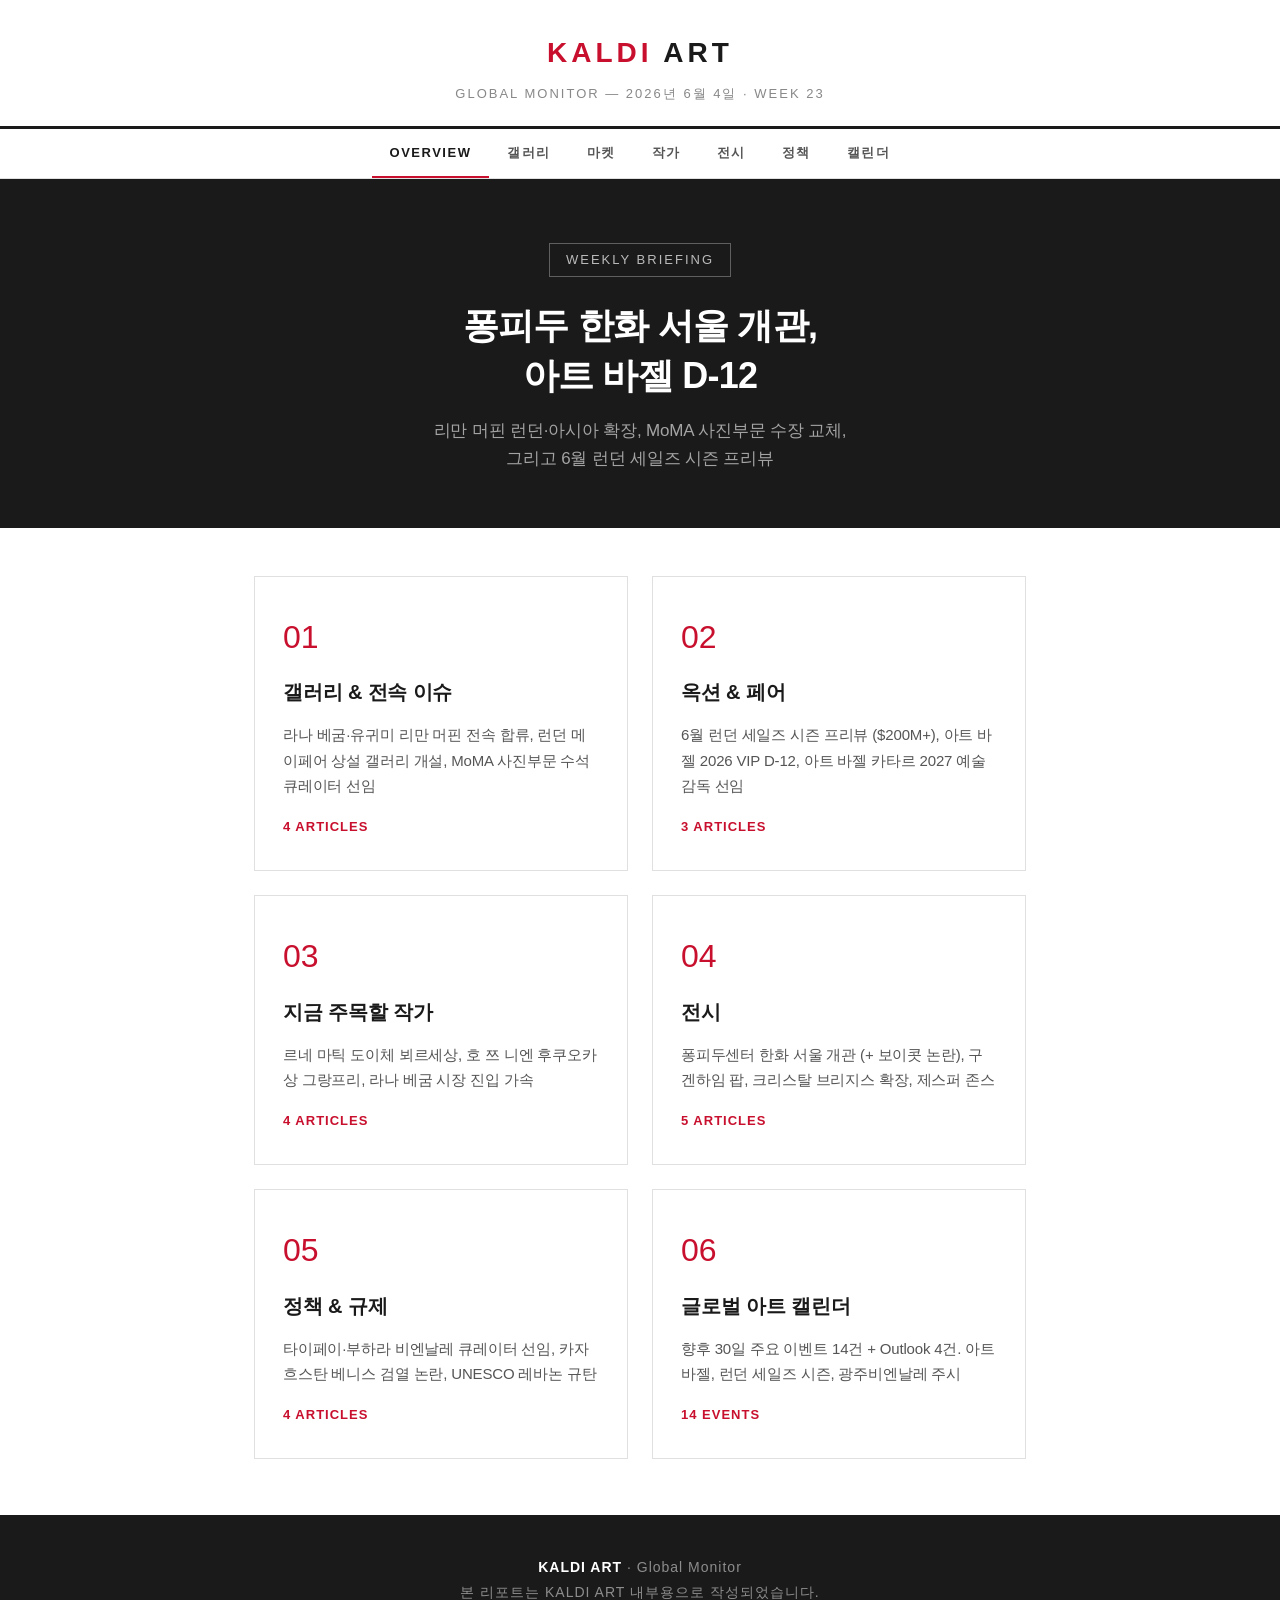
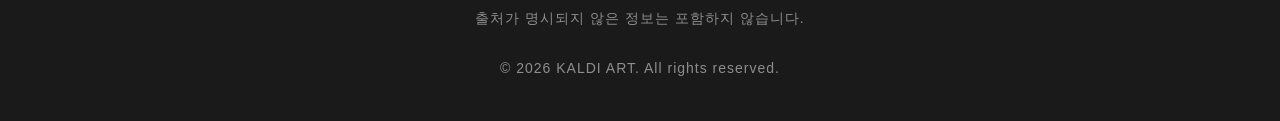
==== index.html @ 4af5b6a6 "KALDI ART Global Monitor 2026.06.04 - initial publish Overview + 6 section pages (galleries, market," ====
<!DOCTYPE html>
<html lang="ko">
<head>
<meta charset="UTF-8">
<meta name="viewport" content="width=device-width, initial-scale=1.0">
<title>KALDI ART Global Monitor — 2026.06.04</title>
<link rel="stylesheet" href="style.css">
</head>
<body>

<header class="masthead">
  <div class="masthead-inner">
    <h1><a href="index.html"><span>KALDI</span> ART</a></h1>
    <div class="masthead-meta">Global Monitor &mdash; 2026년 6월 4일 &middot; Week 23</div>
  </div>
</header>

<nav class="section-nav">
  <ul>
    <li><a href="index.html" class="active">Overview</a></li>
    <li><a href="galleries.html">갤러리</a></li>
    <li><a href="market.html">마켓</a></li>
    <li><a href="artists.html">작가</a></li>
    <li><a href="exhibitions.html">전시</a></li>
    <li><a href="policy.html">정책</a></li>
    <li><a href="calendar.html">캘린더</a></li>
  </ul>
</nav>

<section class="hero">
  <div class="container">
    <div class="edition-badge">Weekly Briefing</div>
    <h2>퐁피두 한화 서울 개관,<br>아트 바젤 D-12</h2>
    <p>리만 머핀 런던·아시아 확장, MoMA 사진부문 수장 교체,<br>그리고 6월 런던 세일즈 시즌 프리뷰</p>
  </div>
</section>

<div class="container">
  <div class="overview-grid">

    <a href="galleries.html" class="overview-card">
      <div class="card-num">01</div>
      <h3>갤러리 & 전속 이슈</h3>
      <p>라나 베굼·유귀미 리만 머핀 전속 합류, 런던 메이페어 상설 갤러리 개설, MoMA 사진부문 수석 큐레이터 선임</p>
      <div class="card-count">4 Articles</div>
    </a>

    <a href="market.html" class="overview-card">
      <div class="card-num">02</div>
      <h3>옥션 & 페어</h3>
      <p>6월 런던 세일즈 시즌 프리뷰 ($200M+), 아트 바젤 2026 VIP D-12, 아트 바젤 카타르 2027 예술감독 선임</p>
      <div class="card-count">3 Articles</div>
    </a>

    <a href="artists.html" class="overview-card">
      <div class="card-num">03</div>
      <h3>지금 주목할 작가</h3>
      <p>르네 마틱 도이체 뵈르세상, 호 쯔 니엔 후쿠오카상 그랑프리, 라나 베굼 시장 진입 가속</p>
      <div class="card-count">4 Articles</div>
    </a>

    <a href="exhibitions.html" class="overview-card">
      <div class="card-num">04</div>
      <h3>전시</h3>
      <p>퐁피두센터 한화 서울 개관 (+ 보이콧 논란), 구겐하임 팝, 크리스탈 브리지스 확장, 제스퍼 존스</p>
      <div class="card-count">5 Articles</div>
    </a>

    <a href="policy.html" class="overview-card">
      <div class="card-num">05</div>
      <h3>정책 & 규제</h3>
      <p>타이페이·부하라 비엔날레 큐레이터 선임, 카자흐스탄 베니스 검열 논란, UNESCO 레바논 규탄</p>
      <div class="card-count">4 Articles</div>
    </a>

    <a href="calendar.html" class="overview-card">
      <div class="card-num">06</div>
      <h3>글로벌 아트 캘린더</h3>
      <p>향후 30일 주요 이벤트 14건 + Outlook 4건. 아트 바젤, 런던 세일즈 시즌, 광주비엔날레 주시</p>
      <div class="card-count">14 Events</div>
    </a>

  </div>
</div>

<footer class="footer">
  <div class="container">
    <strong>KALDI ART</strong> &middot; Global Monitor<br>
    본 리포트는 KALDI ART 내부용으로 작성되었습니다.<br>
    출처가 명시되지 않은 정보는 포함하지 않습니다.<br><br>
    &copy; 2026 KALDI ART. All rights reserved.
  </div>
</footer>

</body>
</html>
---- style.css ----
:root {
  --black: #1a1a1a;
  --white: #ffffff;
  --off-white: #f5f5f5;
  --warm-gray: #e0e0e0;
  --mid-gray: #888;
  --dark-gray: #555;
  --accent: #c8102e;
  --font: -apple-system, BlinkMacSystemFont, 'Apple SD Gothic Neo', 'Malgun Gothic', 'Noto Sans KR', 'Segoe UI', sans-serif;
}

* { margin: 0; padding: 0; box-sizing: border-box; }

body {
  font-family: var(--font);
  background: var(--white);
  color: var(--black);
  line-height: 1.8;
  font-size: 17px;
  font-weight: 400;
  -webkit-font-smoothing: antialiased;
  letter-spacing: -0.01em;
}

/* ── Masthead ── */
.masthead {
  border-bottom: 3px solid var(--black);
  padding: 28px 0 20px;
  text-align: center;
  background: var(--white);
}
.masthead-inner {
  max-width: 1100px;
  margin: 0 auto;
  padding: 0 24px;
}
.masthead h1 {
  font-size: 28px;
  font-weight: 800;
  letter-spacing: 4px;
  text-transform: uppercase;
  margin-bottom: 4px;
}
.masthead h1 a {
  color: var(--black);
  text-decoration: none;
}
.masthead h1 span { color: var(--accent); }
.masthead-meta {
  font-size: 13px;
  color: var(--mid-gray);
  letter-spacing: 2px;
  text-transform: uppercase;
  font-weight: 500;
}

/* ── Nav ── */
.section-nav {
  border-bottom: 1px solid var(--warm-gray);
  background: var(--white);
  position: sticky;
  top: 0;
  z-index: 100;
  overflow-x: auto;
  -webkit-overflow-scrolling: touch;
}
.section-nav ul {
  list-style: none;
  display: flex;
  justify-content: center;
  gap: 0;
  max-width: 1100px;
  margin: 0 auto;
  padding: 0 24px;
  white-space: nowrap;
}
.section-nav li a {
  display: block;
  padding: 12px 18px;
  font-size: 13px;
  font-weight: 600;
  letter-spacing: 1.5px;
  text-transform: uppercase;
  color: var(--dark-gray);
  text-decoration: none;
  transition: color 0.2s, border-color 0.2s;
  border-bottom: 2px solid transparent;
}
.section-nav li a:hover,
.section-nav li a.active {
  color: var(--black);
  border-bottom-color: var(--accent);
}

/* ── Layout ── */
.container {
  max-width: 820px;
  margin: 0 auto;
  padding: 0 24px;
}

/* ── Hero ── */
.hero {
  background: var(--black);
  color: var(--white);
  padding: 64px 0 56px;
  text-align: center;
}
.hero .edition-badge {
  display: inline-block;
  border: 1px solid rgba(255,255,255,0.3);
  padding: 4px 16px;
  font-size: 13px;
  letter-spacing: 2px;
  text-transform: uppercase;
  font-weight: 500;
  margin-bottom: 24px;
  color: rgba(255,255,255,0.7);
}
.hero h2 {
  font-size: 36px;
  font-weight: 700;
  line-height: 1.4;
  margin-bottom: 16px;
  max-width: 650px;
  margin-left: auto;
  margin-right: auto;
  letter-spacing: -0.02em;
}
.hero p {
  font-size: 17px;
  color: rgba(255,255,255,0.6);
  max-width: 550px;
  margin: 0 auto;
  line-height: 1.6;
}

/* ── Section Page Header ── */
.page-header {
  background: var(--black);
  color: var(--white);
  padding: 48px 0 40px;
}
.page-header .container {
  display: flex;
  align-items: baseline;
  gap: 16px;
}
.page-header .num {
  font-size: 48px;
  font-weight: 300;
  color: var(--accent);
  line-height: 1;
}
.page-header h2 {
  font-size: 32px;
  font-weight: 700;
  letter-spacing: -0.02em;
}

/* ── Section ── */
.section {
  padding: 56px 0 40px;
  border-bottom: 1px solid var(--warm-gray);
}
.section:last-child { border-bottom: none; }

.section-header {
  display: flex;
  align-items: baseline;
  gap: 16px;
  margin-bottom: 36px;
  border-bottom: 2px solid var(--black);
  padding-bottom: 12px;
}
.section-number {
  font-size: 36px;
  font-weight: 300;
  color: var(--accent);
  line-height: 1;
}
.section-title {
  font-size: 26px;
  font-weight: 700;
  letter-spacing: -0.02em;
}

/* ── Subsection ── */
.subsection {
  margin-bottom: 40px;
}
.subsection-title {
  font-size: 14px;
  font-weight: 600;
  letter-spacing: 1.5px;
  text-transform: uppercase;
  color: var(--accent);
  margin-bottom: 20px;
  padding-bottom: 8px;
  border-bottom: 1px solid var(--warm-gray);
}

/* ── Article Cards ── */
.article-card {
  margin-bottom: 28px;
  padding-bottom: 28px;
  border-bottom: 1px solid var(--warm-gray);
}
.article-card:last-child {
  border-bottom: none;
  padding-bottom: 0;
}
.article-card h3 {
  font-size: 20px;
  font-weight: 700;
  line-height: 1.45;
  margin-bottom: 8px;
  letter-spacing: -0.01em;
}
.article-card h3 .arrow { color: var(--accent); margin-left: 4px; }
.article-card .tag {
  display: inline-block;
  background: var(--black);
  color: var(--white);
  font-size: 11px;
  font-weight: 600;
  letter-spacing: 1px;
  text-transform: uppercase;
  padding: 4px 10px;
  margin-bottom: 10px;
  margin-right: 6px;
}
.article-card .tag.red { background: var(--accent); }
.article-card .tag.outline {
  background: transparent;
  color: var(--black);
  border: 1px solid var(--black);
}
.article-card p {
  font-size: 16px;
  color: var(--dark-gray);
  line-height: 1.8;
  font-weight: 400;
}
.article-card .source {
  margin-top: 8px;
  font-size: 13px;
  color: var(--mid-gray);
}
.article-card .source a {
  color: var(--mid-gray);
  text-decoration: none;
  border-bottom: 1px solid var(--warm-gray);
  transition: color 0.2s;
}
.article-card .source a:hover { color: var(--accent); }

/* ── Highlight Box ── */
.highlight-box {
  background: var(--off-white);
  border-left: 4px solid var(--accent);
  padding: 24px 28px;
  margin-bottom: 32px;
}
.highlight-box h3 {
  font-size: 19px;
  font-weight: 700;
  margin-bottom: 8px;
}
.highlight-box p {
  font-size: 16px;
  color: var(--dark-gray);
  line-height: 1.7;
}

/* ── Two-col grid ── */
.grid-2 {
  display: grid;
  grid-template-columns: 1fr 1fr;
  gap: 32px;
}

/* ── Overview Cards ── */
.overview-grid {
  display: grid;
  grid-template-columns: 1fr 1fr;
  gap: 24px;
  padding: 48px 0 56px;
}
.overview-card {
  display: block;
  background: var(--white);
  border: 1px solid var(--warm-gray);
  padding: 32px 28px;
  text-decoration: none;
  color: var(--black);
  transition: border-color 0.2s, box-shadow 0.2s;
}
.overview-card:hover {
  border-color: var(--accent);
  box-shadow: 0 4px 20px rgba(0,0,0,0.06);
}
.overview-card .card-num {
  font-size: 32px;
  font-weight: 300;
  color: var(--accent);
  margin-bottom: 8px;
}
.overview-card h3 {
  font-size: 20px;
  font-weight: 700;
  margin-bottom: 12px;
}
.overview-card p {
  font-size: 15px;
  color: var(--dark-gray);
  line-height: 1.7;
}
.overview-card .card-count {
  margin-top: 16px;
  font-size: 13px;
  font-weight: 600;
  color: var(--accent);
  text-transform: uppercase;
  letter-spacing: 1px;
}

/* ── Calendar Table ── */
.calendar-table {
  width: 100%;
  border-collapse: collapse;
  font-size: 15px;
  margin-top: 8px;
}
.calendar-table thead th {
  text-align: left;
  font-weight: 600;
  font-size: 13px;
  letter-spacing: 1px;
  text-transform: uppercase;
  padding: 10px 12px;
  border-bottom: 2px solid var(--black);
  color: var(--dark-gray);
}
.calendar-table tbody td {
  padding: 12px 12px;
  border-bottom: 1px solid var(--warm-gray);
  vertical-align: top;
}
.calendar-table tbody tr:hover { background: var(--off-white); }
.calendar-table .date-col {
  font-weight: 600;
  white-space: nowrap;
  width: 90px;
}
.calendar-table .event-col { font-weight: 500; }
.calendar-table .event-col strong { color: var(--accent); }
.calendar-table .loc-col { color: var(--mid-gray); white-space: nowrap; }
.calendar-table .note-col { color: var(--mid-gray); font-size: 14px; }

/* ── Outlook Cards ── */
.outlook-grid {
  display: grid;
  grid-template-columns: 1fr 1fr;
  gap: 20px;
  margin-top: 24px;
}
.outlook-card {
  background: var(--off-white);
  padding: 20px 24px;
  border-top: 3px solid var(--black);
}
.outlook-card h4 {
  font-size: 16px;
  font-weight: 600;
  letter-spacing: 0.5px;
  margin-bottom: 8px;
}
.outlook-card p {
  font-size: 15px;
  color: var(--dark-gray);
  line-height: 1.65;
}

/* ── Footer ── */
.footer {
  background: var(--black);
  color: rgba(255,255,255,0.5);
  padding: 40px 0;
  text-align: center;
  font-size: 14px;
  letter-spacing: 1px;
  line-height: 1.8;
}
.footer strong {
  color: var(--white);
  font-weight: 600;
}

/* ── Breakout banner ── */
.breakout-banner {
  background: var(--accent);
  color: var(--white);
  padding: 16px 0;
  text-align: center;
  font-size: 16px;
  font-weight: 500;
  letter-spacing: 1px;
}
.breakout-banner strong { font-weight: 700; }

/* ── Controversy ── */
.controversy {
  border: 2px solid var(--accent);
  padding: 24px 28px;
  margin-top: 20px;
  background: #fef8f8;
}
.controversy h4 {
  color: var(--accent);
  font-size: 14px;
  font-weight: 600;
  letter-spacing: 1px;
  text-transform: uppercase;
  margin-bottom: 10px;
}
.controversy p {
  font-size: 16px;
  color: var(--dark-gray);
  line-height: 1.7;
}

/* ── Back link ── */
.back-link {
  display: inline-block;
  margin: 32px 0 0;
  font-size: 14px;
  font-weight: 600;
  color: var(--accent);
  text-decoration: none;
  letter-spacing: 0.5px;
}
.back-link:hover { text-decoration: underline; }

/* ── Responsive ── */
@media (max-width: 768px) {
  .masthead h1 { font-size: 18px; letter-spacing: 2px; }
  .hero h2 { font-size: 22px; }
  .hero { padding: 40px 0 36px; }
  .page-header { padding: 32px 0 28px; }
  .page-header .num { font-size: 36px; }
  .page-header h2 { font-size: 24px; }
  .section { padding: 40px 0 32px; }
  .section-number { font-size: 28px; }
  .section-title { font-size: 18px; }
  .grid-2, .outlook-grid, .overview-grid { grid-template-columns: 1fr; }
  .section-nav ul { justify-content: flex-start; }
  .section-nav li a { padding: 10px 12px; font-size: 11px; }
  .calendar-table { font-size: 13px; }
  .calendar-table thead th, .calendar-table tbody td { padding: 8px 6px; }
}
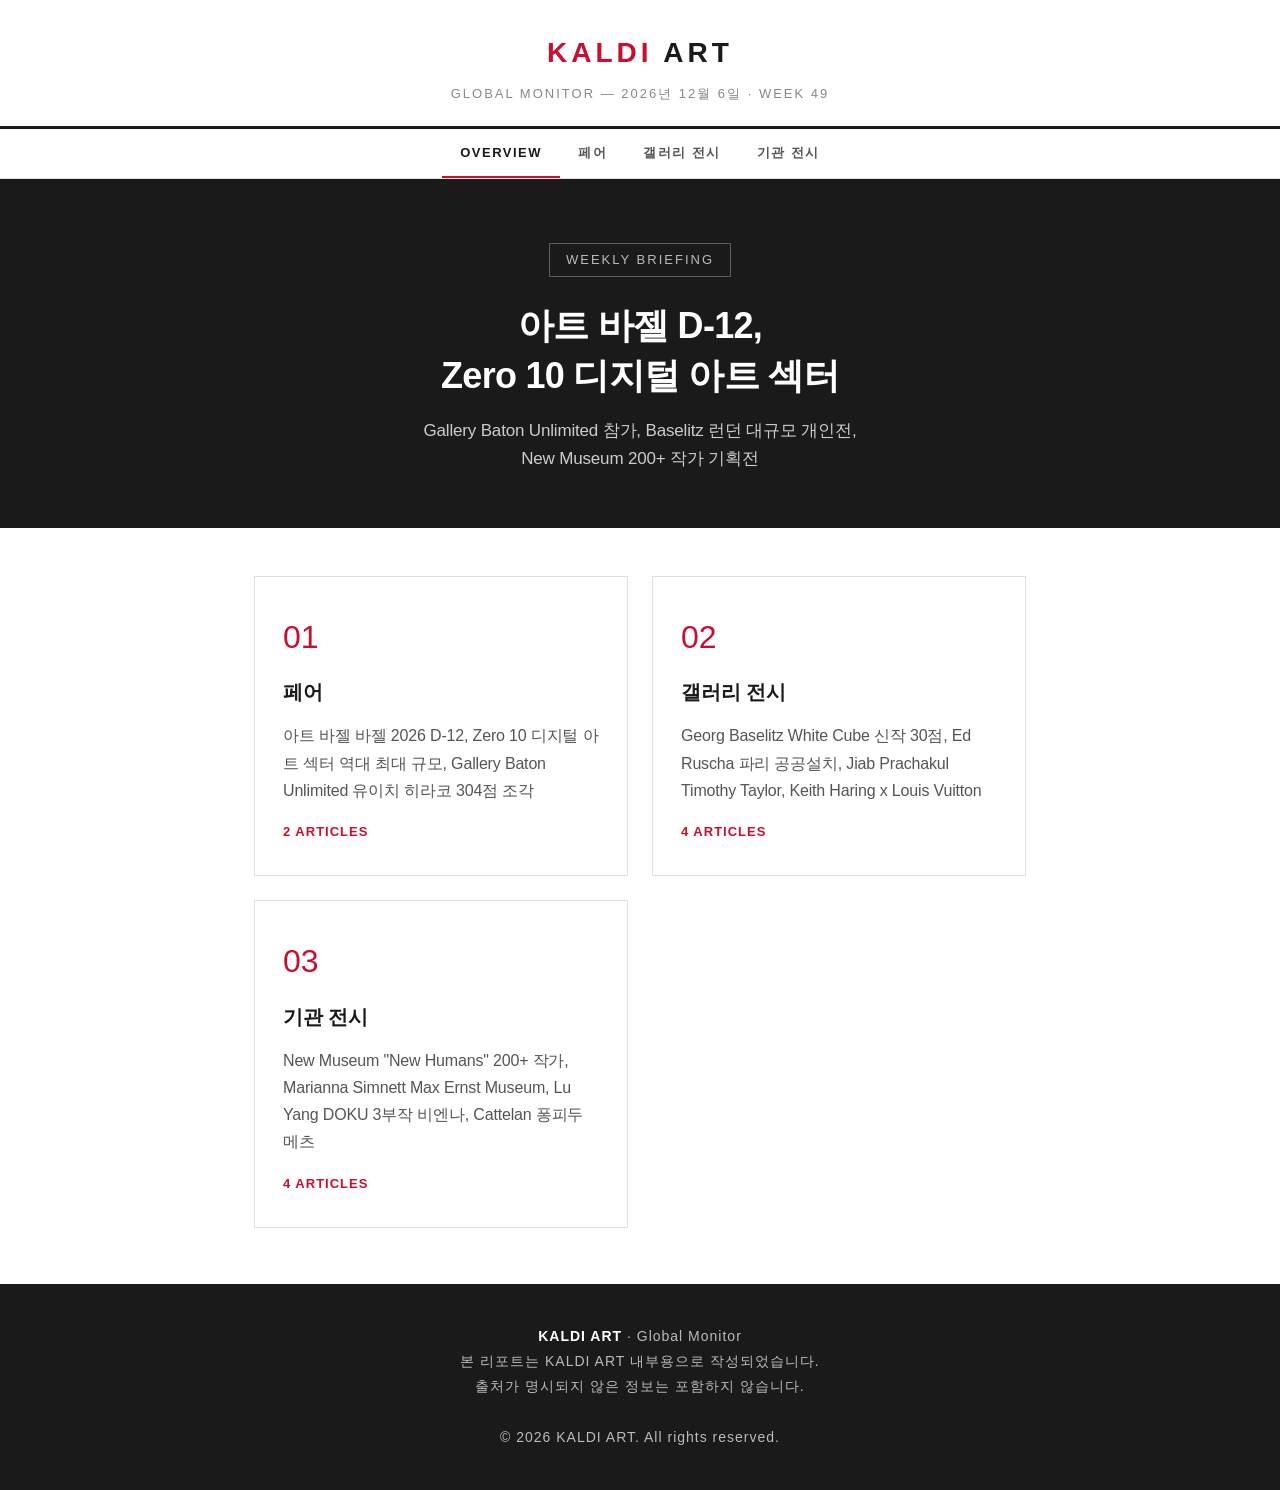
==== commit cec8a260: "2026.06.05 edition: Art Basel D-12, Zero 10, Baselitz, New Museum - Restructure to 3 sections: fair," ====
--- a/index.html
+++ b/index.html
@@ -2,95 +2,54 @@
 <html lang="ko">
 <head>
 <meta charset="UTF-8">
-<meta name="viewport" content="width=device-width, initial-scale=1.0">
-<title>KALDI ART Global Monitor — 2026.06.04</title>
+<meta name="viewport" content="width=device-width, initial-scale=1.0, viewport-fit=cover">
+<meta name="theme-color" content="#1a1a1a">
+<meta name="apple-mobile-web-app-capable" content="yes">
+<meta name="apple-mobile-web-app-status-bar-style" content="black-translucent">
+<title>KALDI ART Global Monitor</title>
 <link rel="stylesheet" href="style.css">
 </head>
 <body>
 
-<header class="masthead">
-  <div class="masthead-inner">
-    <h1><a href="index.html"><span>KALDI</span> ART</a></h1>
-    <div class="masthead-meta">Global Monitor &mdash; 2026년 6월 4일 &middot; Week 23</div>
-  </div>
-</header>
-
-<nav class="section-nav">
-  <ul>
-    <li><a href="index.html" class="active">Overview</a></li>
-    <li><a href="galleries.html">갤러리</a></li>
-    <li><a href="market.html">마켓</a></li>
-    <li><a href="artists.html">작가</a></li>
-    <li><a href="exhibitions.html">전시</a></li>
-    <li><a href="policy.html">정책</a></li>
-    <li><a href="calendar.html">캘린더</a></li>
-  </ul>
-</nav>
+<header id="masthead" class="masthead"></header>
+<nav id="nav" class="section-nav"></nav>
 
 <section class="hero">
   <div class="container">
     <div class="edition-badge">Weekly Briefing</div>
-    <h2>퐁피두 한화 서울 개관,<br>아트 바젤 D-12</h2>
-    <p>리만 머핀 런던·아시아 확장, MoMA 사진부문 수장 교체,<br>그리고 6월 런던 세일즈 시즌 프리뷰</p>
+    <h2>아트 바젤 D-12,<br>Zero 10 디지털 아트 섹터</h2>
+    <p>Gallery Baton Unlimited 참가, Baselitz 런던 대규모 개인전,<br>New Museum 200+ 작가 기획전</p>
   </div>
 </section>
 
 <div class="container">
   <div class="overview-grid">
 
-    <a href="galleries.html" class="overview-card">
+    <a href="fair.html" class="overview-card">
       <div class="card-num">01</div>
-      <h3>갤러리 & 전속 이슈</h3>
-      <p>라나 베굼·유귀미 리만 머핀 전속 합류, 런던 메이페어 상설 갤러리 개설, MoMA 사진부문 수석 큐레이터 선임</p>
+      <h3>페어</h3>
+      <p>아트 바젤 바젤 2026 D-12, Zero 10 디지털 아트 섹터 역대 최대 규모, Gallery Baton Unlimited 유이치 히라코 304점 조각</p>
+      <div class="card-count">2 Articles</div>
+    </a>
+
+    <a href="gallery-shows.html" class="overview-card">
+      <div class="card-num">02</div>
+      <h3>갤러리 전시</h3>
+      <p>Georg Baselitz White Cube 신작 30점, Ed Ruscha 파리 공공설치, Jiab Prachakul Timothy Taylor, Keith Haring x Louis Vuitton</p>
       <div class="card-count">4 Articles</div>
     </a>
 
-    <a href="market.html" class="overview-card">
-      <div class="card-num">02</div>
-      <h3>옥션 & 페어</h3>
-      <p>6월 런던 세일즈 시즌 프리뷰 ($200M+), 아트 바젤 2026 VIP D-12, 아트 바젤 카타르 2027 예술감독 선임</p>
-      <div class="card-count">3 Articles</div>
-    </a>
-
-    <a href="artists.html" class="overview-card">
+    <a href="museum-shows.html" class="overview-card">
       <div class="card-num">03</div>
-      <h3>지금 주목할 작가</h3>
-      <p>르네 마틱 도이체 뵈르세상, 호 쯔 니엔 후쿠오카상 그랑프리, 라나 베굼 시장 진입 가속</p>
+      <h3>기관 전시</h3>
+      <p>New Museum "New Humans" 200+ 작가, Marianna Simnett Max Ernst Museum, Lu Yang DOKU 3부작 비엔나, Cattelan 퐁피두 메츠</p>
       <div class="card-count">4 Articles</div>
-    </a>
-
-    <a href="exhibitions.html" class="overview-card">
-      <div class="card-num">04</div>
-      <h3>전시</h3>
-      <p>퐁피두센터 한화 서울 개관 (+ 보이콧 논란), 구겐하임 팝, 크리스탈 브리지스 확장, 제스퍼 존스</p>
-      <div class="card-count">5 Articles</div>
-    </a>
-
-    <a href="policy.html" class="overview-card">
-      <div class="card-num">05</div>
-      <h3>정책 & 규제</h3>
-      <p>타이페이·부하라 비엔날레 큐레이터 선임, 카자흐스탄 베니스 검열 논란, UNESCO 레바논 규탄</p>
-      <div class="card-count">4 Articles</div>
-    </a>
-
-    <a href="calendar.html" class="overview-card">
-      <div class="card-num">06</div>
-      <h3>글로벌 아트 캘린더</h3>
-      <p>향후 30일 주요 이벤트 14건 + Outlook 4건. 아트 바젤, 런던 세일즈 시즌, 광주비엔날레 주시</p>
-      <div class="card-count">14 Events</div>
     </a>
 
   </div>
 </div>
 
-<footer class="footer">
-  <div class="container">
-    <strong>KALDI ART</strong> &middot; Global Monitor<br>
-    본 리포트는 KALDI ART 내부용으로 작성되었습니다.<br>
-    출처가 명시되지 않은 정보는 포함하지 않습니다.<br><br>
-    &copy; 2026 KALDI ART. All rights reserved.
-  </div>
-</footer>
-
+<footer id="footer" class="footer"></footer>
+<script src="components.js"></script>
 </body>
 </html>
--- a/style.css
+++ b/style.css
@@ -63,7 +63,9 @@
   z-index: 100;
   overflow-x: auto;
   -webkit-overflow-scrolling: touch;
-}
+  scrollbar-width: none;
+}
+.section-nav::-webkit-scrollbar { display: none; }
 .section-nav ul {
   list-style: none;
   display: flex;
@@ -129,7 +131,7 @@
 }
 .hero p {
   font-size: 17px;
-  color: rgba(255,255,255,0.6);
+  color: rgba(255,255,255,0.78);
   max-width: 550px;
   margin: 0 auto;
   line-height: 1.6;
@@ -312,7 +314,7 @@
   margin-bottom: 12px;
 }
 .overview-card p {
-  font-size: 15px;
+  font-size: 16px;
   color: var(--dark-gray);
   line-height: 1.7;
 }
@@ -385,7 +387,7 @@
 /* ── Footer ── */
 .footer {
   background: var(--black);
-  color: rgba(255,255,255,0.5);
+  color: rgba(255,255,255,0.7);
   padding: 40px 0;
   text-align: center;
   font-size: 14px;
@@ -442,20 +444,69 @@
 }
 .back-link:hover { text-decoration: underline; }
 
+/* ── Safe Area ── */
+@supports (padding: env(safe-area-inset-bottom)) {
+  .footer { padding-bottom: calc(40px + env(safe-area-inset-bottom)); }
+  .section-nav { padding-left: env(safe-area-inset-left); padding-right: env(safe-area-inset-right); }
+}
+
 /* ── Responsive ── */
 @media (max-width: 768px) {
-  .masthead h1 { font-size: 18px; letter-spacing: 2px; }
-  .hero h2 { font-size: 22px; }
-  .hero { padding: 40px 0 36px; }
+  body { font-size: 17px; }
+
+  .masthead { padding: 20px 0 16px; }
+  .masthead h1 { font-size: 22px; letter-spacing: 3px; }
+  .masthead-meta { font-size: 12px; letter-spacing: 1.5px; }
+
+  .section-nav ul { justify-content: flex-start; padding: 0 16px; }
+  .section-nav li a {
+    padding: 14px 14px;
+    font-size: 13px;
+    letter-spacing: 1px;
+    min-height: 44px;
+    display: flex;
+    align-items: center;
+  }
+
+  .hero { padding: 44px 0 40px; }
+  .hero h2 { font-size: 26px; line-height: 1.45; }
+  .hero p { font-size: 16px; line-height: 1.65; }
+  .hero .edition-badge { font-size: 12px; margin-bottom: 18px; }
+
+  .container { padding: 0 20px; }
+
   .page-header { padding: 32px 0 28px; }
   .page-header .num { font-size: 36px; }
-  .page-header h2 { font-size: 24px; }
-  .section { padding: 40px 0 32px; }
+  .page-header h2 { font-size: 26px; }
+
+  .section { padding: 36px 0 28px; }
   .section-number { font-size: 28px; }
-  .section-title { font-size: 18px; }
+  .section-title { font-size: 22px; }
+
+  .article-card h3 { font-size: 19px; }
+  .article-card p { font-size: 16px; }
+
+  .overview-grid { padding: 32px 0 40px; gap: 16px; }
+  .overview-card { padding: 24px 22px; }
+  .overview-card .card-num { font-size: 28px; }
+  .overview-card h3 { font-size: 19px; }
+  .overview-card p { font-size: 15px; }
+
   .grid-2, .outlook-grid, .overview-grid { grid-template-columns: 1fr; }
-  .section-nav ul { justify-content: flex-start; }
-  .section-nav li a { padding: 10px 12px; font-size: 11px; }
-  .calendar-table { font-size: 13px; }
-  .calendar-table thead th, .calendar-table tbody td { padding: 8px 6px; }
-}
+
+  .highlight-box { padding: 20px 22px; }
+  .highlight-box h3 { font-size: 18px; }
+  .highlight-box p { font-size: 16px; }
+
+  .calendar-table { font-size: 14px; }
+  .calendar-table thead th, .calendar-table tbody td { padding: 10px 8px; }
+
+  .footer { font-size: 13px; padding: 32px 0; }
+}
+
+/* ── Small phones ── */
+@media (max-width: 380px) {
+  .hero h2 { font-size: 23px; }
+  .section-nav li a { padding: 12px 10px; font-size: 12px; }
+  .overview-card h3 { font-size: 18px; }
+}
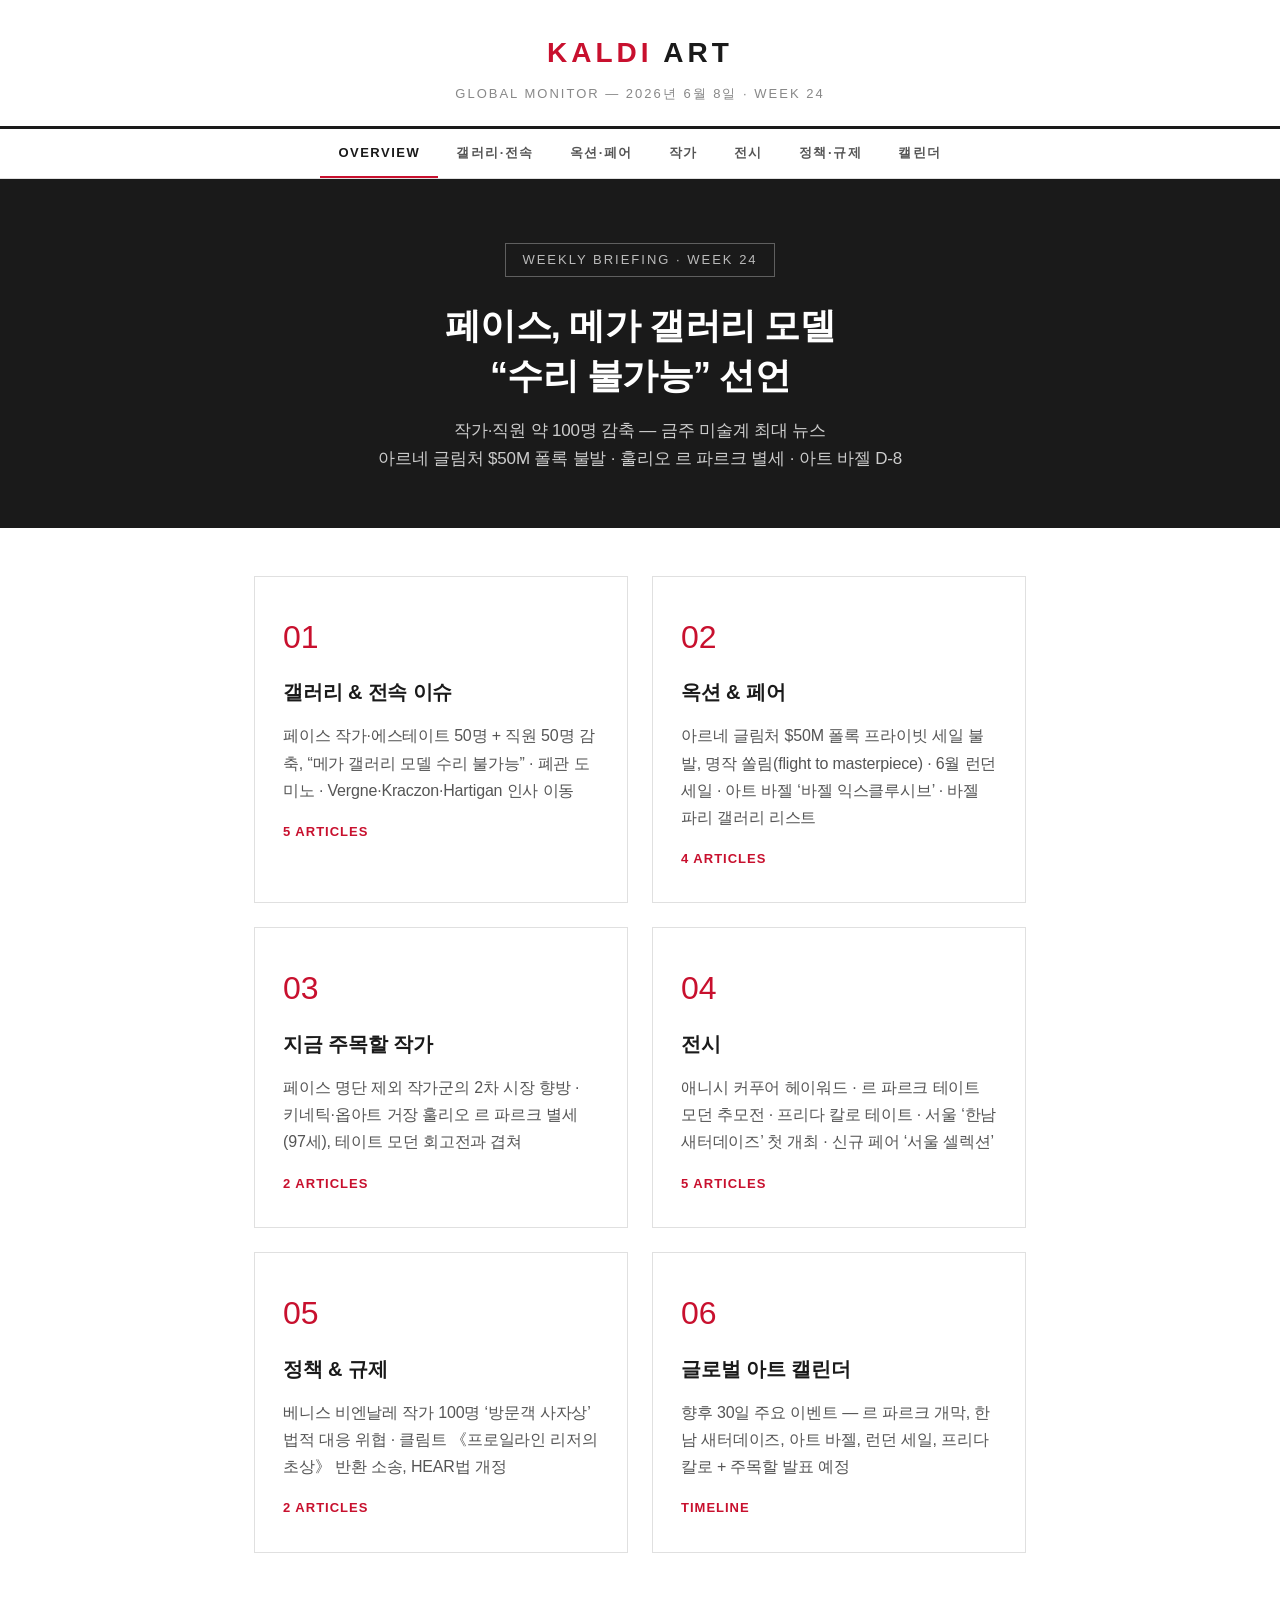
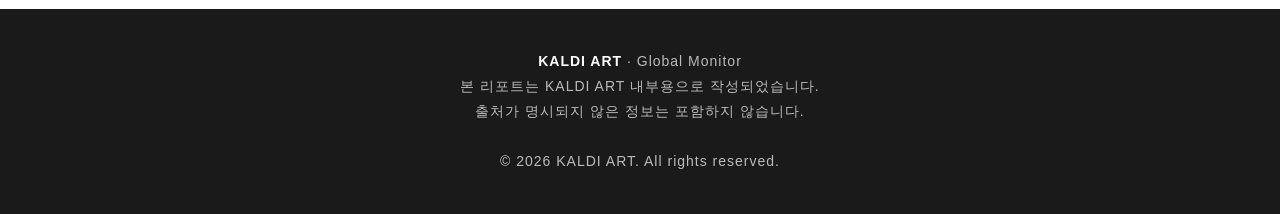
==== commit 02f20145: "2026.06.08 edition (Week 24): Pace mega-gallery cuts, Glimcher $50M Pollock fails, Le Parc obituary " ====
--- a/index.html
+++ b/index.html
@@ -16,34 +16,55 @@
 
 <section class="hero">
   <div class="container">
-    <div class="edition-badge">Weekly Briefing</div>
-    <h2>아트 바젤 D-12,<br>Zero 10 디지털 아트 섹터</h2>
-    <p>Gallery Baton Unlimited 참가, Baselitz 런던 대규모 개인전,<br>New Museum 200+ 작가 기획전</p>
+    <div class="edition-badge">Weekly Briefing &middot; Week 24</div>
+    <h2>페이스, 메가 갤러리 모델<br>&ldquo;수리 불가능&rdquo; 선언</h2>
+    <p>작가·직원 약 100명 감축 &mdash; 금주 미술계 최대 뉴스<br>아르네 글림처 $50M 폴록 불발 &middot; 훌리오 르 파르크 별세 &middot; 아트 바젤 D-8</p>
   </div>
 </section>
 
 <div class="container">
   <div class="overview-grid">
 
-    <a href="fair.html" class="overview-card">
+    <a href="gallery.html" class="overview-card">
       <div class="card-num">01</div>
-      <h3>페어</h3>
-      <p>아트 바젤 바젤 2026 D-12, Zero 10 디지털 아트 섹터 역대 최대 규모, Gallery Baton Unlimited 유이치 히라코 304점 조각</p>
+      <h3>갤러리 &amp; 전속 이슈</h3>
+      <p>페이스 작가·에스테이트 50명 + 직원 50명 감축, &ldquo;메가 갤러리 모델 수리 불가능&rdquo; · 폐관 도미노 · Vergne·Kraczon·Hartigan 인사 이동</p>
+      <div class="card-count">5 Articles</div>
+    </a>
+
+    <a href="market.html" class="overview-card">
+      <div class="card-num">02</div>
+      <h3>옥션 &amp; 페어</h3>
+      <p>아르네 글림처 $50M 폴록 프라이빗 세일 불발, 명작 쏠림(flight to masterpiece) · 6월 런던 세일 · 아트 바젤 &lsquo;바젤 익스클루시브&rsquo; · 바젤 파리 갤러리 리스트</p>
+      <div class="card-count">4 Articles</div>
+    </a>
+
+    <a href="artists.html" class="overview-card">
+      <div class="card-num">03</div>
+      <h3>지금 주목할 작가</h3>
+      <p>페이스 명단 제외 작가군의 2차 시장 향방 · 키네틱·옵아트 거장 훌리오 르 파르크 별세(97세), 테이트 모던 회고전과 겹쳐</p>
       <div class="card-count">2 Articles</div>
     </a>
 
-    <a href="gallery-shows.html" class="overview-card">
-      <div class="card-num">02</div>
-      <h3>갤러리 전시</h3>
-      <p>Georg Baselitz White Cube 신작 30점, Ed Ruscha 파리 공공설치, Jiab Prachakul Timothy Taylor, Keith Haring x Louis Vuitton</p>
-      <div class="card-count">4 Articles</div>
+    <a href="exhibitions.html" class="overview-card">
+      <div class="card-num">04</div>
+      <h3>전시</h3>
+      <p>애니시 커푸어 헤이워드 · 르 파르크 테이트 모던 추모전 · 프리다 칼로 테이트 · 서울 &lsquo;한남 새터데이즈&rsquo; 첫 개최 · 신규 페어 &lsquo;서울 셀렉션&rsquo;</p>
+      <div class="card-count">5 Articles</div>
     </a>
 
-    <a href="museum-shows.html" class="overview-card">
-      <div class="card-num">03</div>
-      <h3>기관 전시</h3>
-      <p>New Museum "New Humans" 200+ 작가, Marianna Simnett Max Ernst Museum, Lu Yang DOKU 3부작 비엔나, Cattelan 퐁피두 메츠</p>
-      <div class="card-count">4 Articles</div>
+    <a href="policy.html" class="overview-card">
+      <div class="card-num">05</div>
+      <h3>정책 &amp; 규제</h3>
+      <p>베니스 비엔날레 작가 100명 &lsquo;방문객 사자상&rsquo; 법적 대응 위협 · 클림트 《프로일라인 리저의 초상》 반환 소송, HEAR법 개정</p>
+      <div class="card-count">2 Articles</div>
+    </a>
+
+    <a href="calendar.html" class="overview-card">
+      <div class="card-num">06</div>
+      <h3>글로벌 아트 캘린더</h3>
+      <p>향후 30일 주요 이벤트 &mdash; 르 파르크 개막, 한남 새터데이즈, 아트 바젤, 런던 세일, 프리다 칼로 + 주목할 발표 예정</p>
+      <div class="card-count">Timeline</div>
     </a>
 
   </div>
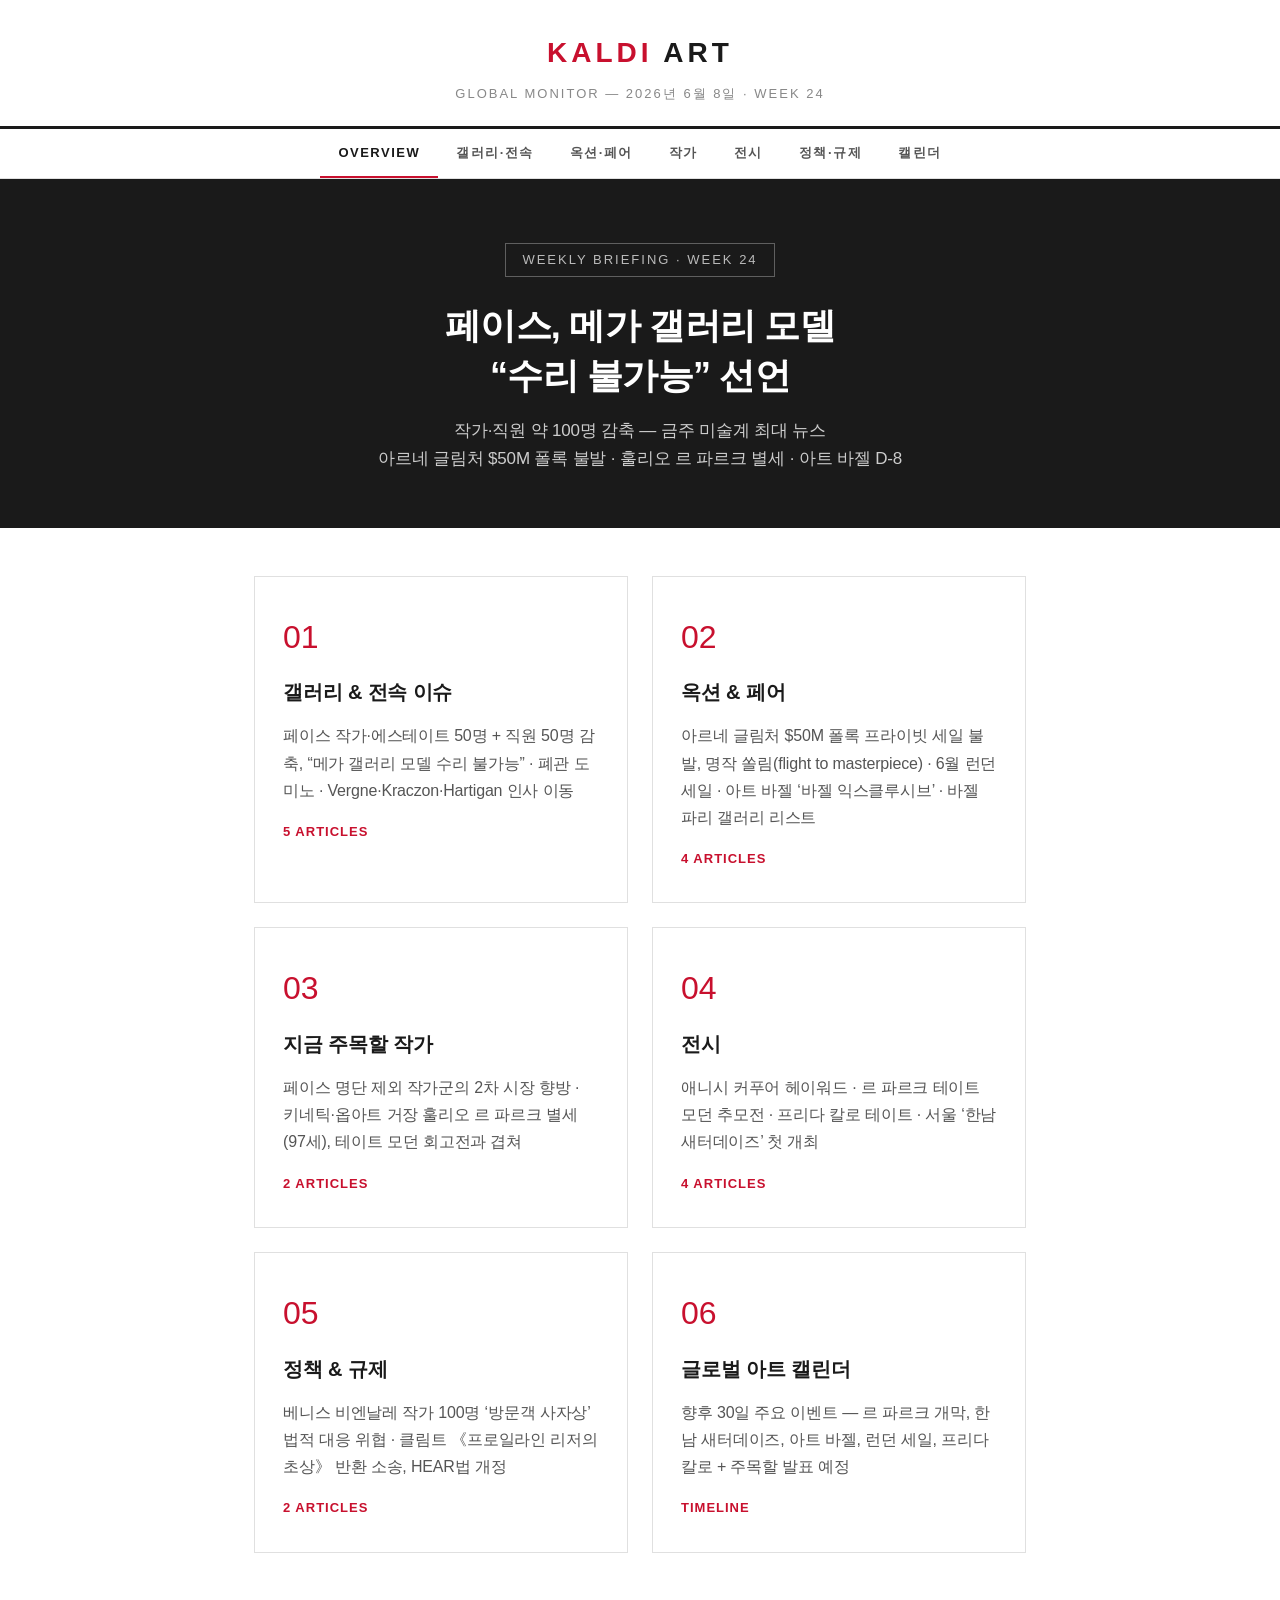
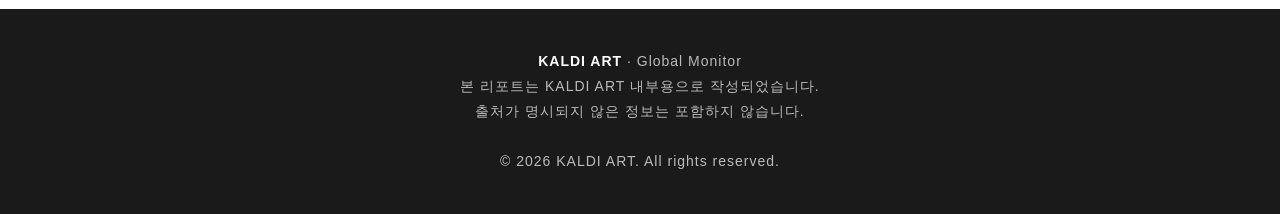
==== commit 04db3f00: "Remove '서울 셀렉션' new-fair item (undated/recycled report); adjust 04 card to 4 Articles Co-Authored-By" ====
--- a/index.html
+++ b/index.html
@@ -49,8 +49,8 @@
     <a href="exhibitions.html" class="overview-card">
       <div class="card-num">04</div>
       <h3>전시</h3>
-      <p>애니시 커푸어 헤이워드 · 르 파르크 테이트 모던 추모전 · 프리다 칼로 테이트 · 서울 &lsquo;한남 새터데이즈&rsquo; 첫 개최 · 신규 페어 &lsquo;서울 셀렉션&rsquo;</p>
-      <div class="card-count">5 Articles</div>
+      <p>애니시 커푸어 헤이워드 · 르 파르크 테이트 모던 추모전 · 프리다 칼로 테이트 · 서울 &lsquo;한남 새터데이즈&rsquo; 첫 개최</p>
+      <div class="card-count">4 Articles</div>
     </a>
 
     <a href="policy.html" class="overview-card">
